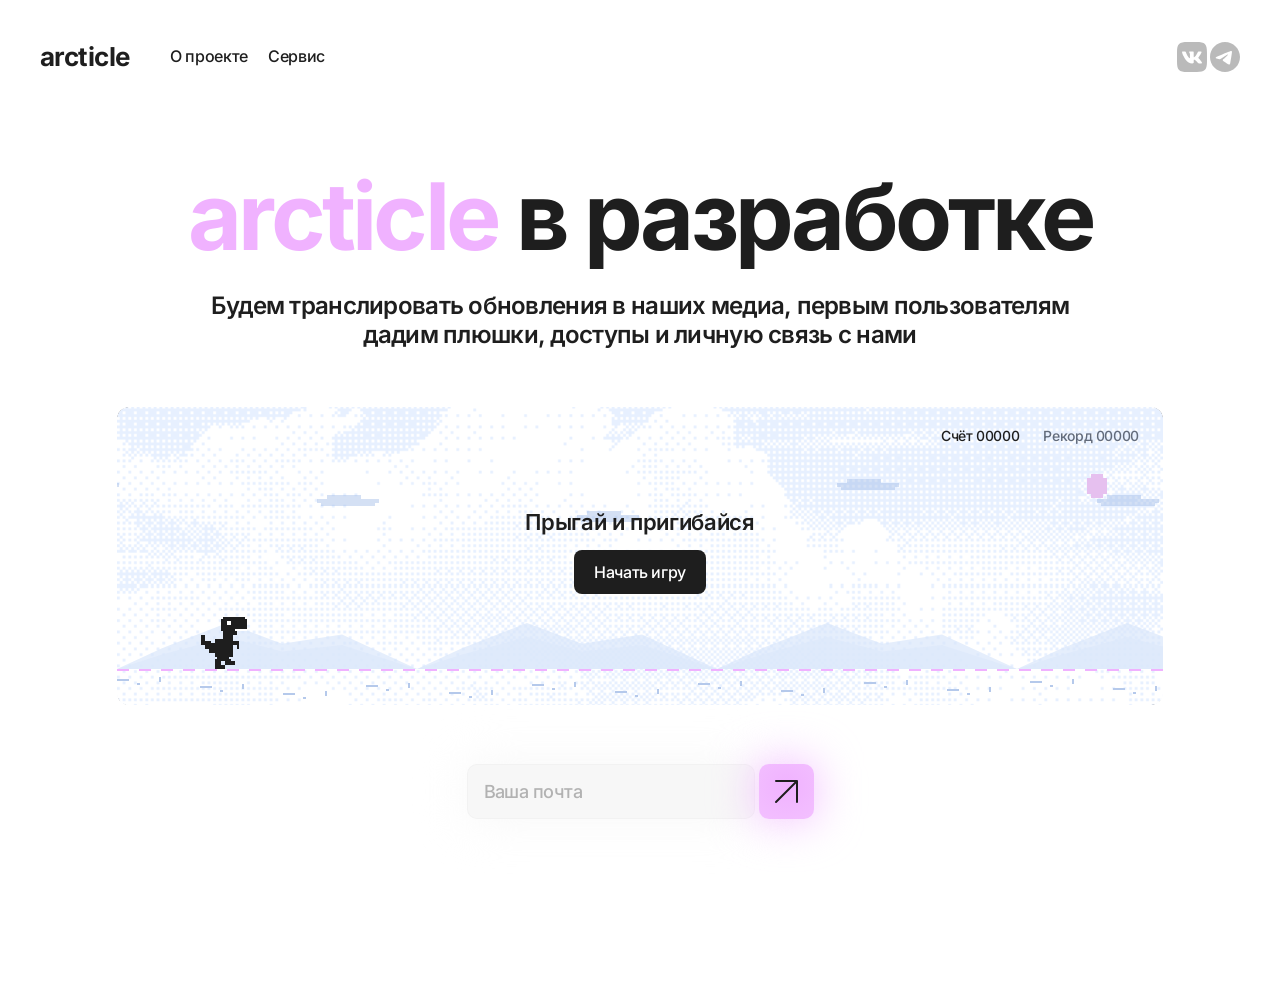
==== service.html @ 46aa0a3d "Add arcticle landing page and dinosaur runner game" ====
<!doctype html>
<html lang="ru">
<head>
  <meta charset="utf-8">
  <meta name="viewport" content="width=device-width, initial-scale=1">
  <meta name="description" content="arcticle в разработке. Следите за обновлениями проекта и запуском сервиса.">
  <title>arcticle — в разработке</title>
  <link rel="preload" href="assets/fonts/Inter.ttf" as="font" type="font/ttf" crossorigin>
  <link rel="stylesheet" href="styles.css">
  <script src="runner.js" defer></script>
</head>
<body class="service-page">
  <header class="site-header container">
    <a class="logo" href="index.html" aria-label="arcticle — главная">arcticle</a>
    <nav class="header-nav" aria-label="Основная навигация">
      <a href="index.html">О проекте</a>
      <a href="service.html" aria-current="page">Сервис</a>
    </nav>
    <img class="header-social" src="assets/images/social-service.svg" alt="ВКонтакте и Telegram" width="63" height="30">
  </header>

  <main class="service-main container">
    <h1><span class="accent">arcticle</span> в разработке</h1>
    <p class="service-intro">Будем транслировать обновления в наших медиа, первым пользователям дадим плюшки, доступы и личную связь с нами</p>
    <div class="service-art runner-game" data-state="ready" role="region" tabindex="0" aria-label="Мини-игра с динозавриком" aria-describedby="runner-help">
      <div class="service-image tinted" aria-hidden="true"><img src="assets/images/service-background.png" alt="" width="740" height="493"></div>
      <canvas class="runner-canvas" aria-hidden="true"></canvas>
      <div class="runner-hud">
        <button class="runner-pause" type="button" hidden>Пауза</button>
        <p class="runner-score" aria-live="off">Счёт <span id="runner-score">00000</span><span class="runner-best">Рекорд <span id="runner-best">00000</span></span></p>
      </div>
      <div class="runner-overlay">
        <p class="runner-title">Прыгай и пригибайся</p>
        <button class="runner-start" type="button">Начать игру</button>
      </div>
      <p class="runner-status visually-hidden" aria-live="polite"></p>
      <noscript><p class="runner-no-script">Для игры включите JavaScript.</p></noscript>
    </div>
    <div class="runner-controls" role="group" aria-label="Управление динозавриком">
      <button class="runner-jump" type="button">↑ Прыжок</button>
      <button class="runner-duck" type="button" aria-pressed="false">↓ Пригнуться</button>
    </div>
    <p class="visually-hidden" id="runner-help">Пробел / ↑ / касание — прыжок · Удерживай ↓ — пригнуться</p>
    <!-- Для сбора адресов замените этот блок на form с адресом обработчика
         и включите кнопку. Пока адреса никуда не отправляются. -->
    <div class="email-form" role="group" aria-label="Подписка на обновления">
      <label class="visually-hidden" for="email">Ваша почта</label>
      <input id="email" name="email" type="email" autocomplete="email" placeholder="Ваша почта">
      <span class="email-button-wrap">
        <img class="email-glow" src="assets/images/email-glow.svg" alt="" width="55" height="55" aria-hidden="true">
        <button class="email-button" type="button" disabled aria-label="Подписка пока недоступна" title="Подписка пока недоступна">
          <img src="assets/images/email-arrow.svg" alt="" width="55" height="55">
        </button>
      </span>
    </div>
  </main>
</body>
</html>
---- styles.css ----
/* Общие стили */
@font-face {
  font-family: Inter;
  src: url("assets/fonts/Inter.ttf") format("truetype");
  font-style: normal;
  font-weight: 100 900;
  font-display: swap;
}

:root {
  --ink: #1e1e1e;
  --blue: #d3e2fa;
  --pink: #f0b2ff;
}

* { box-sizing: border-box; }
body {
  margin: 0;
  padding-bottom: 125px;
  background: #fff;
  color: var(--ink);
  font-family: Inter, Arial, sans-serif;
  font-size: 18px;
  font-weight: 500;
  font-optical-sizing: none;
  letter-spacing: -0.02em;
}
h1, h2, h3, p, figure { margin: 0; }
ol { margin: 0; padding: 0; list-style: none; }
img { display: block; }
a { color: inherit; text-decoration: none; }
button, input { font: inherit; letter-spacing: inherit; }
a:focus-visible, input:focus-visible, button:focus-visible {
  outline: 2px solid var(--ink);
  outline-offset: 5px;
}
.container { width: min(1212px, calc(100% - 80px)); margin-inline: auto; }
.accent { color: var(--pink); font-weight: 700; letter-spacing: -0.04em; }
h1 { font-size: 110px; font-weight: 600; line-height: 1.21; }
h2 { font-size: 68px; font-weight: 600; line-height: 1.21; }
h1, h2, h3, .logo, .button, .statement, .step-number, .term, .annotation,
figcaption, .hero-content > p, .problems-intro, .value-intro, .reading-deeper > p {
  letter-spacing: -0.02em;
}
mark { background: var(--blue); color: inherit; }
.button {
  display: inline-flex;
  align-items: center;
  justify-content: center;
  min-height: 65px;
  padding: 16px 22px;
  border-radius: 10px;
  background: #000;
  color: #fff;
  font-size: 24px;
  line-height: 1.2;
  text-align: center;
}
.button:hover { background: #292929; }
.statement { max-width: 1174px; font-size: 43.392px; font-weight: 400; line-height: 1.22; }
.step-number { display: block; font-size: 28.8px; font-weight: 600; line-height: 35px; }
.tinted { position: relative; isolation: isolate; overflow: hidden; border-radius: 10px; }
.tinted::after {
  position: absolute;
  z-index: 1;
  inset: 0;
  background: var(--blue);
  mix-blend-mode: screen;
  pointer-events: none;
  content: "";
}

/* Шапка и первый экран */
.site-header {
  position: absolute;
  z-index: 3;
  top: 41px;
  left: 0;
  right: 0;
  display: flex;
  align-items: center;
  gap: 40px;
  min-height: 31px;
}
.logo { font-size: 26px; font-weight: 700; line-height: 31px; }
.header-nav { display: flex; gap: 20px; font-size: 16px; line-height: 1.2; letter-spacing: -0.02em; }
.header-nav a:hover, .site-footer nav a:hover { text-decoration: underline; text-underline-offset: 4px; }
.header-social { margin-left: auto; }
.hero { position: relative; height: 990px; overflow: hidden; }
.hero-background { position: absolute; inset: 0; isolation: isolate; overflow: hidden; }
.hero-background img { position: absolute; left: -9.34%; top: -56.71%; width: 112.32%; height: 214.47%; opacity: 0.5; }
.hero-background::after { position: absolute; inset: 0; background: #e7f0ff; mix-blend-mode: screen; content: ""; }
.hero-content { position: relative; display: flex; height: 100%; flex-direction: column; align-items: center; padding-top: 400px; text-align: center; }
.hero h1 { white-space: nowrap; }
.hero-content > p { max-width: 669px; margin-top: 204px; font-size: 24px; line-height: 29px; color: #000; }
.hero .button { min-width: 323px; margin-top: 41px; }

/* Проблема и три карточки */
.intro { margin-top: 105px; color: #000; }
.problems { margin-top: 134px; }
.problems h2 { line-height: 0.9; }
.problems-intro { max-width: 896px; margin-top: 20px; font-size: 24px; line-height: 29px; color: #000; }
.problem-grid, .reading-grid, .team-grid { display: grid; grid-template-columns: repeat(3, minmax(0, 1fr)); gap: 20px; }
.problem-grid { margin-top: 48px; }
.problem-image { position: relative; isolation: isolate; overflow: hidden; height: 448px; border-radius: 10px; }
.problem-image > img { position: absolute; max-width: none; }
.problem-image::after { position: absolute; z-index: 1; inset: 0; background: #ccdefc; mix-blend-mode: screen; content: ""; }
.problem-search > img { width: 118.55%; height: 155.2%; left: -18.45%; top: -0.05%; }
.problem-explanation > img { width: 286.3%; height: 166.02%; left: -151.03%; top: -10.16%; }
.problem-ai > img { width: 306.88%; height: 151.12%; left: -193.45%; top: -31.03%; }
.problem-image h3 { position: absolute; z-index: 2; left: 30px; right: 16px; bottom: 26px; color: #000; font-size: 43.392px; font-weight: 400; line-height: 1.1; }
.problem-search h3 { left: 20px; }
.problem-grid li > p { max-width: 346px; margin-top: 20px; line-height: 22px; color: #000; }

/* Предложение и декоративная композиция с терминами */
.offering { margin-top: 107px; }
.offering-intro { max-width: 594px; margin-top: 20px; line-height: 22px; color: #000; }
.terms { position: relative; height: 591px; margin-top: 33px; }
.terms-canvas { position: relative; width: 1212px; height: 591px; }
.term { position: absolute; font-size: 128px; line-height: 1.106; font-weight: 500; color: var(--blue); text-transform: uppercase; white-space: nowrap; }
.faded { opacity: 0.2; }
.term-anisotropy { left: 0; top: 0; }
.term-id { left: 1027px; top: 0; }
.term-aya { left: 0; top: 110px; }
.term-phase { left: 238px; top: 110px; }
.term-not { left: 666px; top: 110px; }
.term-extinction { left: -4px; top: 224px; }
.term-pom { left: 920px; top: 224px; }
.term-formed { left: -10px; top: 336px; }
.term-spectrum { left: 714px; top: 336px; }
.term-dispersion { left: 2px; top: 449px; }
.term-this { left: 864px; top: 449px; }
.term-arrow { position: absolute; z-index: 2; width: 105.277px; height: 41.506px; }
.term-arrow img { position: absolute; left: 50%; top: 50%; transform: translate(-50%, -50%); }
.arrow-explain { left: 151px; top: 148px; }
.arrow-explain img { transform: translate(-50%, -50%) rotate(-90deg); }
.arrow-interest { left: 1127px; top: 291px; width: 41.506px; height: 105.277px; }
.arrow-known { left: 947px; top: 23px; }
.arrow-known img { transform: translate(-50%, -50%) rotate(90deg); }
.arrow-phase { left: 429px; top: 299px; width: 41.506px; height: 105.277px; }
.arrow-phase img { transform: translate(-50%, -50%) rotate(180deg); }
.arrow-understand { left: 827px; top: 500px; }
.arrow-understand img { transform: translate(-50%, -50%) rotate(-90deg) scaleY(-1); }
.annotation { position: absolute; z-index: 3; color: #000; background: var(--blue); font-size: 22.224px; font-weight: 400; line-height: 1.106; white-space: nowrap; }
.note-interest { left: 973px; top: 288px; }
.note-explain { left: 54px; top: 186px; }
.note-known { left: 947px; top: 61px; }
.note-face { left: 400px; top: 378px; }
.note-question-one { left: 151px; top: 123px; }
.note-question-two { left: 470px; top: 297px; }
.note-at { left: 1107px; top: 369px; }
.note-squint-one { left: 364px; top: 354px; }
.note-dash { left: 1131px; top: 84px; }
.note-stars { left: 23px; top: 209px; }
.note-underscore { left: 1053px; top: 17px; }
.note-understand { left: 743px; top: 474px; }
.note-squint-two { left: 894px; top: 537px; }
.note-kiss-one { left: 930px; top: 519px; }
.note-kiss-two { left: 1149px; top: 60px; }
.note-smile { left: 1168px; top: 324px; }

/* Ценность проекта */
.value { margin-top: 105px; }
.value-intro { max-width: 953px; margin-top: 20px; font-size: 24px; line-height: 29px; color: #000; }
.value-image { height: 468.546px; margin-top: 105px; }
.value-image > img { position: absolute; width: 100%; height: 145.58%; left: 0; top: -23%; }
.value-image::after { background: #c4daff; }
.value-statement { margin-top: 60px; color: #000; }

/* Три шага чтения. Сама иллюстрация не является интерфейсом сервиса. */
.reading { margin-top: 105px; }
.reading-grid { margin-top: 20px; }
.reading-second { padding-top: 175px; }
.reading-card { position: relative; height: 439px; margin-top: 7px; overflow: hidden; border: 2px dashed var(--ink); border-radius: 10px; }
.reading-grid li > p { max-width: 372px; margin-top: 34px; line-height: 22px; color: #000; }
.reading-grid li:first-child > p, .reading-second > p { max-width: 347px; }
.sample-text { position: absolute; color: var(--blue); font-weight: 500; }
.sample-text > span { color: #fff; }
.reading-highlight { position: absolute; top: 95px; left: -2px; }
.overview-tail { position: absolute; left: -2px; top: 350px; width: 52px; height: 21px; background: var(--blue); }
.overview-mask, .detail-mask { position: absolute; inset: -2px; mask-repeat: no-repeat; mask-size: 100% 100%; }
.overview-mask { mask-image: url("assets/images/reading-mask-overview.png"); }
.overview-mask .sample-text { width: calc(100% - 2px); left: 1px; top: -5px; font-size: 23px; letter-spacing: -0.02em; line-height: 1.106; text-align: justify; }
.reading-arrow { position: absolute; z-index: 2; width: 105.277px; height: 41.506px; }
.reading-arrow img { position: absolute; left: 50%; top: 50%; }
.reading-arrow-start { left: 87px; top: 77px; }
.reading-arrow-start img { transform: translate(-50%, -50%) rotate(-90deg); }
.reading-arrow-end { left: 50px; top: 348px; }
.reading-arrow-end img { transform: translate(-50%, -50%) rotate(90deg); }
.detail-highlight { position: absolute; left: 2px; height: 45px; background: var(--pink); }
.detail-highlight-first { top: 116px; width: calc(100% - 4px); }
.detail-highlight-second { top: 161px; width: 209px; }
.detail-mask { mask-image: url("assets/images/reading-mask-detail.png"); }
.detail-mask .sample-text { left: 4px; top: -20px; width: 857.408px; font-size: 40.86px; letter-spacing: -1.34px; line-height: 0.9139; }
.reading-pointer { position: absolute; left: 168px; top: 182px; transform: rotate(-37.04deg); }
.reading-deeper > p { position: absolute; z-index: 1; top: 74px; left: 0; width: 100%; color: #fff; font-size: 29.091px; line-height: 1.1; text-align: center; }
.reading-deeper > p span { background: var(--blue); }
.reading-line { position: absolute; left: calc(50% - 1px); top: 142px; }
.reading-plus { position: absolute; left: calc(50% - 35.5px); top: 297px; }

/* Команда и подвал */
.team { margin-top: 105px; }
.team-grid { margin-top: 20px; }
.team-photo { height: 439px; }
.team-photo > img { position: absolute; max-width: none; }
.team-elnur > img { left: -6.63%; top: 0; width: 111.22%; height: 100%; }
.team-ruslan > img { left: -23.72%; top: -12.53%; width: 126.02%; height: 112.53%; }
.team-chris > img { left: -17.01%; top: -4.1%; width: 165.65%; height: 110.93%; }
figcaption { margin-top: 31px; font-size: 24px; line-height: 29px; color: #000; }
.signup { margin-top: 125px; text-align: center; }
.signup .button { min-width: 391px; min-height: 64px; }
.site-footer { display: flex; align-items: center; flex-direction: column; height: 238px; margin-top: 112px; padding-top: 37px; background: #e9f0fc; }
.site-footer > img { margin-top: 9px; }
.site-footer nav { display: flex; gap: 21px; margin-top: 51px; font-size: 20px; line-height: 24px; }

/* Страница «В разработке» */
.service-page { min-height: 990px; padding-bottom: 113px; }
.service-main { padding-top: 164px; text-align: center; }
.service-main h1 { font-weight: 700; letter-spacing: -0.04em; white-space: nowrap; }
.service-intro { max-width: 878px; margin: 18px auto 0; font-size: 24px; font-weight: 600; line-height: 29px; letter-spacing: -0.03em; }
.service-art { position: relative; width: min(1046px, 100%); height: 298px; margin: 58px auto 0; overflow: hidden; border-radius: 12px; }
.service-image { position: absolute; inset: 0; border-radius: 11.825px; }
.service-image > img { position: absolute; width: 100.03%; height: 233.91%; left: -0.01%; top: -57.24%; }
.service-image::after { background: #e7f0ff; }
.runner-game { cursor: pointer; touch-action: manipulation; }
.runner-game:focus-visible { outline: 2px solid var(--ink); outline-offset: 5px; }
.runner-canvas { position: absolute; inset: 0; display: block; width: 100%; height: 100%; }
.runner-hud { position: absolute; top: 20px; left: 24px; right: 24px; display: grid; grid-template-columns: auto 1fr; align-items: center; gap: 8px 16px; pointer-events: none; }
.runner-hud button { pointer-events: auto; }
.runner-score { grid-column: 2; grid-row: 1; justify-self: end; font-size: 14px; line-height: 1.3; font-variant-numeric: tabular-nums; }
.runner-best { margin-left: 24px; color: #626b7b; }
.runner-pause { padding: 6px 10px; border: 0; border-radius: 6px; background: rgb(255 255 255 / 80%); color: var(--ink); font-size: 13px; cursor: pointer; }
.runner-overlay { position: absolute; inset: 0; display: flex; flex-direction: column; align-items: center; justify-content: center; gap: 14px; padding: 56px 20px 64px; cursor: default; }
.runner-overlay[hidden], .runner-pause[hidden] { display: none; }
.runner-title { font-size: 22px; font-weight: 600; line-height: 1.2; }
.runner-start { padding: 12px 20px; border: 0; border-radius: 8px; background: var(--ink); color: #fff; font-size: 16px; cursor: pointer; }
.runner-start:hover { background: #383838; }
.runner-controls { display: none; justify-content: center; gap: 12px; margin-top: 16px; }
.runner-controls button { min-height: 44px; padding: 10px 18px; border: 1px solid var(--blue); border-radius: 8px; background: #f4f7ff; color: var(--ink); font-size: 14px; cursor: pointer; touch-action: none; user-select: none; -webkit-user-select: none; -webkit-touch-callout: none; }
.runner-controls button:active, .runner-duck[aria-pressed="true"] { background: var(--pink); border-color: var(--pink); }
.runner-game[data-night="true"] .runner-score, .runner-game[data-night="true"] .runner-title { color: #f4f7ff; }
.runner-game[data-night="true"] .runner-best { color: #ccdefc; }
.runner-game[data-night="true"] .runner-pause { background: #3a4057; color: #fff; }
.runner-game[data-night="true"] .runner-start { background: var(--pink); color: var(--ink); }
.runner-no-script { position: absolute; inset: 0; display: grid; place-items: center; background: #e7f0ff; }
.email-form { position: relative; display: flex; justify-content: center; align-items: center; gap: 4px; width: 347px; margin: 59px auto 0; }
.email-form::before { position: absolute; z-index: -1; inset: 0 59px 0 0; border-radius: 10px; background: #f7f7f7; filter: blur(22.65px); content: ""; }
.email-form input { width: 288px; min-width: 0; height: 55px; padding: 16px; border: 1px solid rgb(0 0 0 / 2%); border-radius: 10px; background: #f7f7f7; color: var(--ink); font-size: 18px; letter-spacing: -0.03em; }
.email-form input::placeholder { color: #b2b2b2; opacity: 1; }
.email-button-wrap { position: relative; flex: 0 0 55px; height: 55px; }
.email-glow { position: absolute; inset: 0; filter: blur(22.65px); }
.email-button { position: relative; display: block; padding: 0; border: 0; background: transparent; border-radius: 10px; }
.email-button:disabled { opacity: 1; cursor: not-allowed; }
.visually-hidden { position: absolute; width: 1px; height: 1px; padding: 0; margin: -1px; overflow: hidden; clip-path: inset(50%); white-space: nowrap; border: 0; }

/* Планшет */
@media (max-width: 1291px) {
  h1 { font-size: clamp(60px, 7.27vw, 94px); }
  h2 { font-size: clamp(42px, 4.5vw, 60px); }
  .hero-content { padding-top: 340px; }
  .hero-content > p { margin-top: 170px; }
  .hero { height: 870px; }
  .statement { font-size: 36px; }
  .problem-image { height: auto; aspect-ratio: 392 / 448; }
  .problem-image h3 { font-size: clamp(26px, 2.64vw, 34px); left: 18px; }
  .problems-intro { max-width: 850px; }
  .terms { container-type: inline-size; height: auto; aspect-ratio: 1212 / 591; }
  .terms-canvas { position: absolute; transform: scale(calc(100cqw / 1212px)); transform-origin: top left; }
  .reading-card { height: 390px; }
  .reading-deeper > p { font-size: clamp(16px, 2.25vw, 24px); }
  .team-photo { height: auto; aspect-ratio: 392 / 439; }
  .service-main { padding-top: 160px; }
}

/* Телефон */
@media (max-width: 760px) {
  body { padding-bottom: 0; font-size: 16px; }
  .container { width: calc(100% - 40px); }
  h1 { font-size: clamp(37px, 8.5vw, 62px); line-height: 1.15; }
  h2 { font-size: clamp(32px, 7.5vw, 46px); line-height: 1.1; }
  .site-header { top: 24px; flex-wrap: wrap; gap: 14px 20px; }
  .logo { font-size: 24px; line-height: 29px; }
  .header-nav { order: 3; width: 100%; font-size: 14px; gap: 20px; }
  .hero { height: 680px; }
  .hero-background img { width: 180%; left: -40%; height: 180%; top: -30%; object-fit: cover; }
  .hero-content { padding-top: 255px; }
  .hero h1 { white-space: normal; }
  .hero-content > p { max-width: 440px; margin-top: 115px; font-size: 18px; line-height: 1.3; }
  .hero .button { min-width: 0; width: min(323px, 100%); margin-top: 28px; }
  .button { min-height: 56px; font-size: 18px; padding: 15px 18px; }
  .statement { font-size: 27px; line-height: 1.22; }
  .intro { margin-top: 64px; }
  .problems, .offering, .value, .reading, .team { margin-top: 72px; }
  .problems h2 { line-height: 1.1; }
  .problems-intro, .value-intro { margin-top: 20px; font-size: 18px; line-height: 1.3; }
  .desktop-break { display: none; }
  .problem-grid, .reading-grid, .team-grid { grid-template-columns: 1fr; gap: 40px; }
  .problem-grid { margin-top: 32px; }
  .step-number { font-size: 24px; line-height: 32px; }
  .problem-image { height: auto; aspect-ratio: 392 / 448; }
  .problem-image h3 { left: 20px; bottom: 24px; font-size: clamp(32px, 8.8vw, 43px); }
  .problem-grid li > p { max-width: 100%; margin-top: 16px; line-height: 1.35; }
  .offering-intro { margin-top: 20px; line-height: 1.35; }
  .terms { margin-top: 30px; }
  .value-image { height: auto; aspect-ratio: 1212 / 600; margin-top: 32px; }
  .value-statement { margin-top: 28px; }
  .reading-grid { margin-top: 28px; }
  .reading-second { padding-top: 0; }
  .reading-card { width: min(392px, 100%); height: 439px; margin-top: 7px; }
  .reading-grid li > p { max-width: 392px; margin-top: 20px; line-height: 1.35; }
  .reading-deeper > p { font-size: clamp(22px, 6.1vw, 29.091px); }
  .team-grid { gap: 32px; margin-top: 28px; }
  .team-photo { height: auto; aspect-ratio: 392 / 439; }
  figcaption { margin-top: 16px; font-size: 20px; line-height: 1.2; }
  .signup { margin-top: 56px; }
  .signup .button { min-width: 0; min-height: 56px; width: min(391px, 100%); }
  .site-footer { height: 238px; margin-top: 64px; }
  .site-footer nav { font-size: 16px; }
  .service-page { min-height: 100svh; padding-bottom: 70px; }
  .service-main { padding-top: 165px; }
  .service-main h1 { white-space: normal; font-size: clamp(42px, 10.5vw, 64px); }
  .service-intro { max-width: 480px; margin-top: 24px; font-size: 18px; line-height: 1.3; }
  .service-art { height: 240px; margin-top: 40px; }
  .runner-hud { top: 16px; left: 16px; right: 16px; gap: 8px; }
  .runner-score { font-size: 12px; }
  .runner-pause { padding: 6px 8px; font-size: 12px; }
  .runner-best { margin-left: 12px; }
  .runner-title { max-width: 240px; font-size: 20px; }
  .email-form { width: min(347px, 100%); margin-top: 40px; }
  .email-form input { flex: 1; }
}

@media (pointer: coarse), (max-width: 760px) {
  .runner-controls { display: flex; }
}
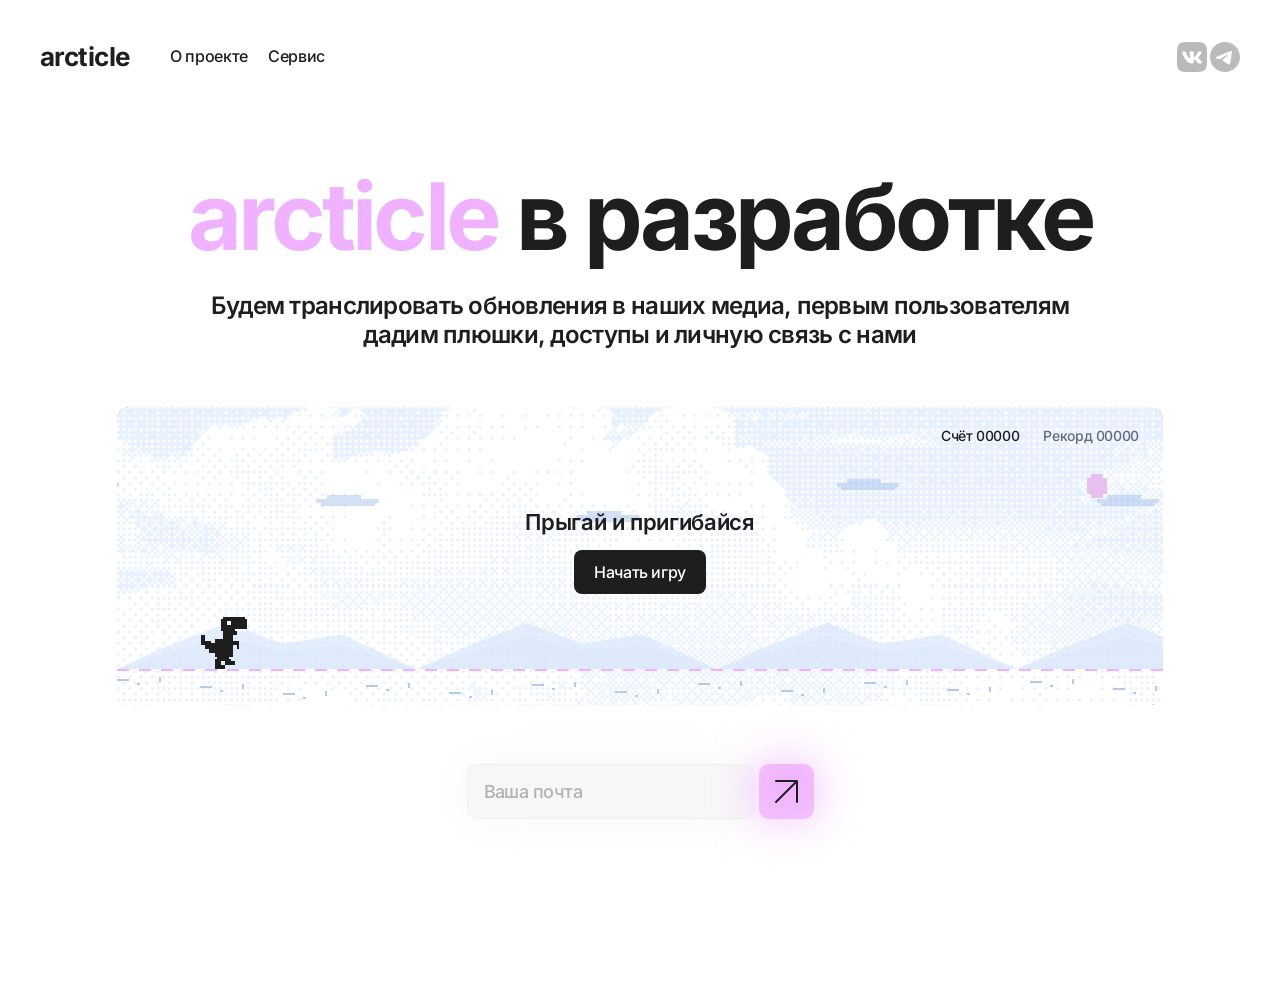
==== commit bbbcb912: "Fix footer spacing and text highlight; link social profiles" ====
--- a/service.html
+++ b/service.html
@@ -4,7 +4,9 @@
   <meta charset="utf-8">
   <meta name="viewport" content="width=device-width, initial-scale=1">
   <meta name="description" content="arcticle в разработке. Следите за обновлениями проекта и запуском сервиса.">
-  <title>arcticle — в разработке</title>
+  <title>arcticle</title>
+  <link rel="icon" href="favicon.svg" type="image/svg+xml">
+  <link rel="alternate icon" href="favicon.ico" sizes="any">
   <link rel="preload" href="assets/fonts/Inter.ttf" as="font" type="font/ttf" crossorigin>
   <link rel="stylesheet" href="styles.css">
   <script src="runner.js" defer></script>
@@ -16,7 +18,10 @@
       <a href="index.html">О проекте</a>
       <a href="service.html" aria-current="page">Сервис</a>
     </nav>
-    <img class="header-social" src="assets/images/social-service.svg" alt="ВКонтакте и Telegram" width="63" height="30">
+    <div class="social-links header-social">
+      <a href="https://vk.ru/club242594706" target="_blank" rel="noopener noreferrer" aria-label="arcticle во ВКонтакте"></a>
+      <a href="https://t.me/arcticleHSE" target="_blank" rel="noopener noreferrer" aria-label="arcticle в Telegram"></a>
+    </div>
   </header>
 
   <main class="service-main container">
--- a/styles.css
+++ b/styles.css
@@ -16,7 +16,6 @@
 * { box-sizing: border-box; }
 body {
   margin: 0;
-  padding-bottom: 125px;
   background: #fff;
   color: var(--ink);
   font-family: Inter, Arial, sans-serif;
@@ -85,6 +84,9 @@
 .logo { font-size: 26px; font-weight: 700; line-height: 31px; }
 .header-nav { display: flex; gap: 20px; font-size: 16px; line-height: 1.2; letter-spacing: -0.02em; }
 .header-nav a:hover, .site-footer nav a:hover { text-decoration: underline; text-underline-offset: 4px; }
+.social-links { display: flex; gap: 3px; }
+.social-links a { display: block; width: 30px; height: 30px; background: url("assets/images/social-header.svg") left center / auto 100% no-repeat; }
+.social-links a:last-child { background-position: right center; }
 .header-social { margin-left: auto; }
 .hero { position: relative; height: 990px; overflow: hidden; }
 .hero-background { position: absolute; inset: 0; isolation: isolate; overflow: hidden; }
@@ -187,11 +189,9 @@
 .reading-arrow-start img { transform: translate(-50%, -50%) rotate(-90deg); }
 .reading-arrow-end { left: 50px; top: 348px; }
 .reading-arrow-end img { transform: translate(-50%, -50%) rotate(90deg); }
-.detail-highlight { position: absolute; left: 2px; height: 45px; background: var(--pink); }
-.detail-highlight-first { top: 116px; width: calc(100% - 4px); }
-.detail-highlight-second { top: 161px; width: 209px; }
 .detail-mask { mask-image: url("assets/images/reading-mask-detail.png"); }
 .detail-mask .sample-text { left: 4px; top: -20px; width: 857.408px; font-size: 40.86px; letter-spacing: -1.34px; line-height: 0.9139; }
+.detail-mask .sample-text > span { background: var(--pink); -webkit-box-decoration-break: clone; box-decoration-break: clone; }
 .reading-pointer { position: absolute; left: 168px; top: 182px; transform: rotate(-37.04deg); }
 .reading-deeper > p { position: absolute; z-index: 1; top: 74px; left: 0; width: 100%; color: #fff; font-size: 29.091px; line-height: 1.1; text-align: center; }
 .reading-deeper > p span { background: var(--blue); }
@@ -210,7 +210,8 @@
 .signup { margin-top: 125px; text-align: center; }
 .signup .button { min-width: 391px; min-height: 64px; }
 .site-footer { display: flex; align-items: center; flex-direction: column; height: 238px; margin-top: 112px; padding-top: 37px; background: #e9f0fc; }
-.site-footer > img { margin-top: 9px; }
+.footer-social { gap: 9px; margin-top: 9px; }
+.footer-social a { width: 45.8333px; height: 45.8333px; background-image: url("assets/images/social-footer.svg"); }
 .site-footer nav { display: flex; gap: 21px; margin-top: 51px; font-size: 20px; line-height: 24px; }
 
 /* Страница «В разработке» */
